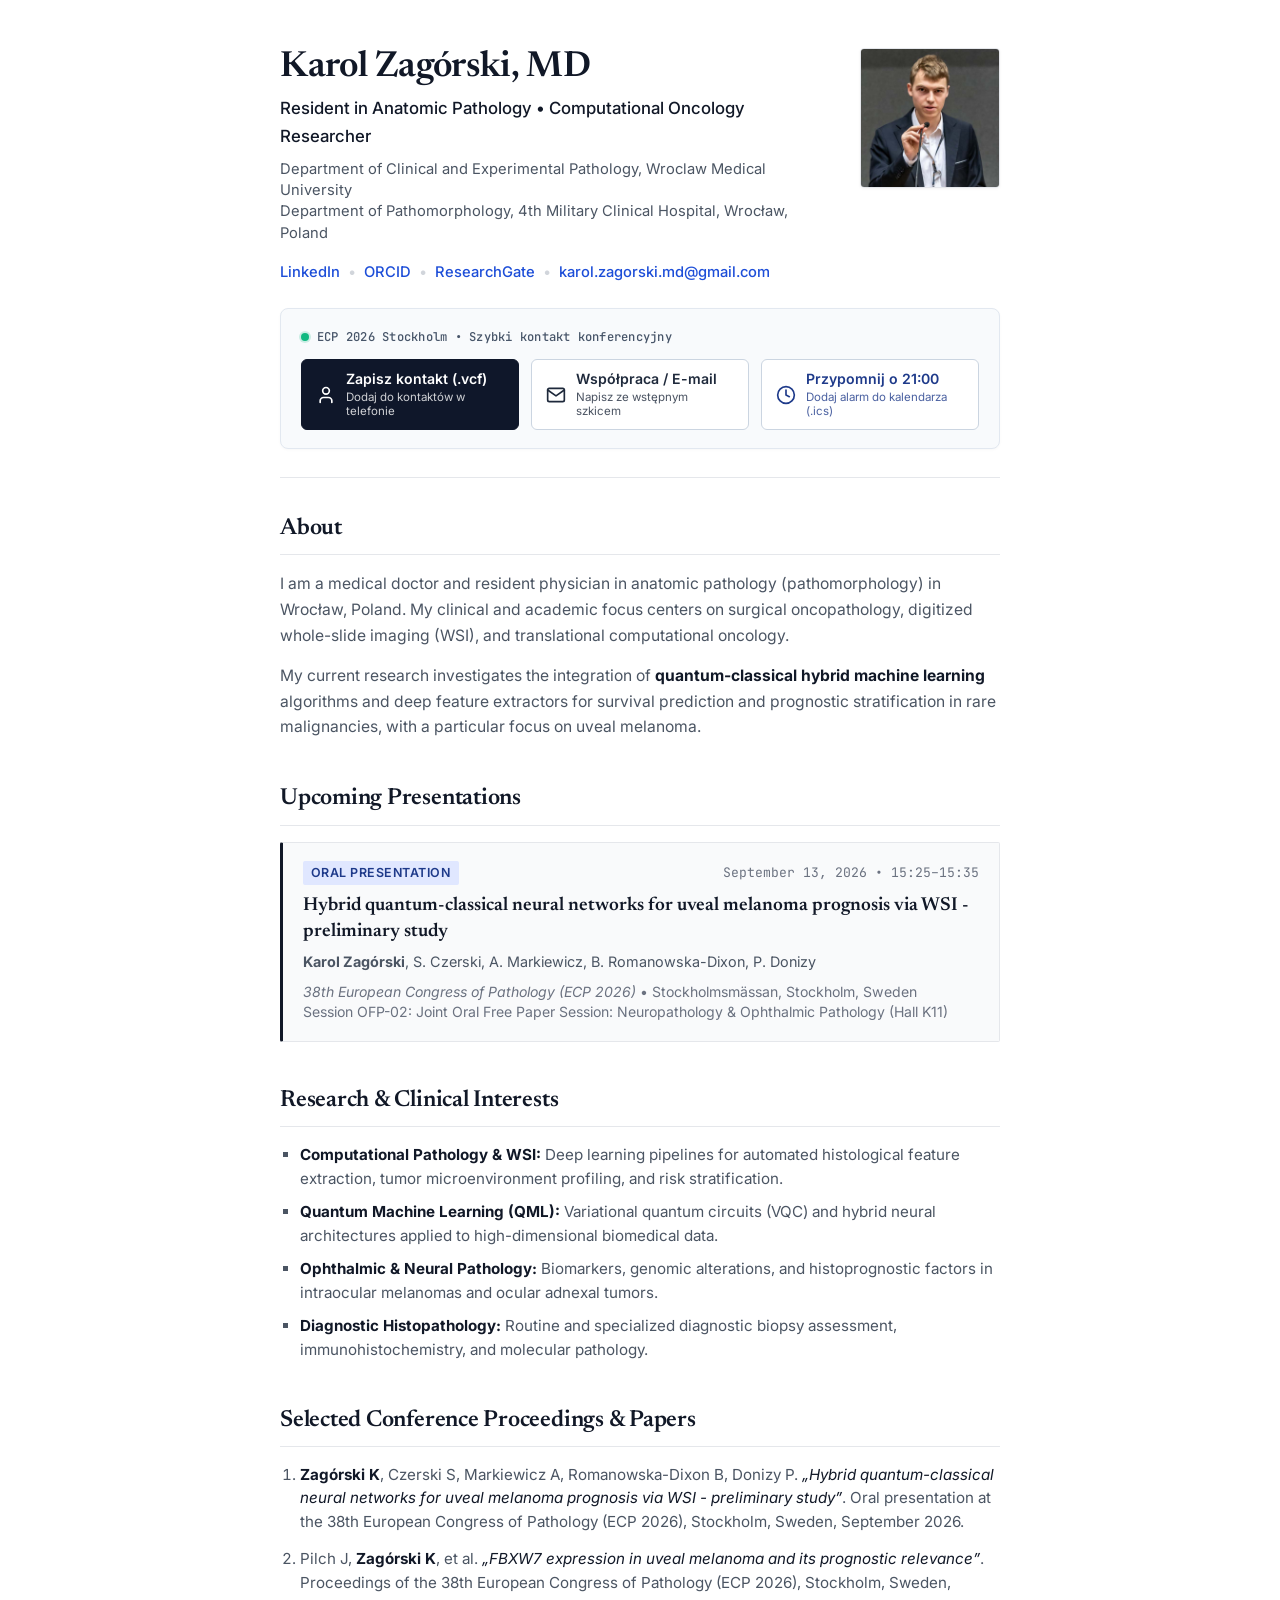
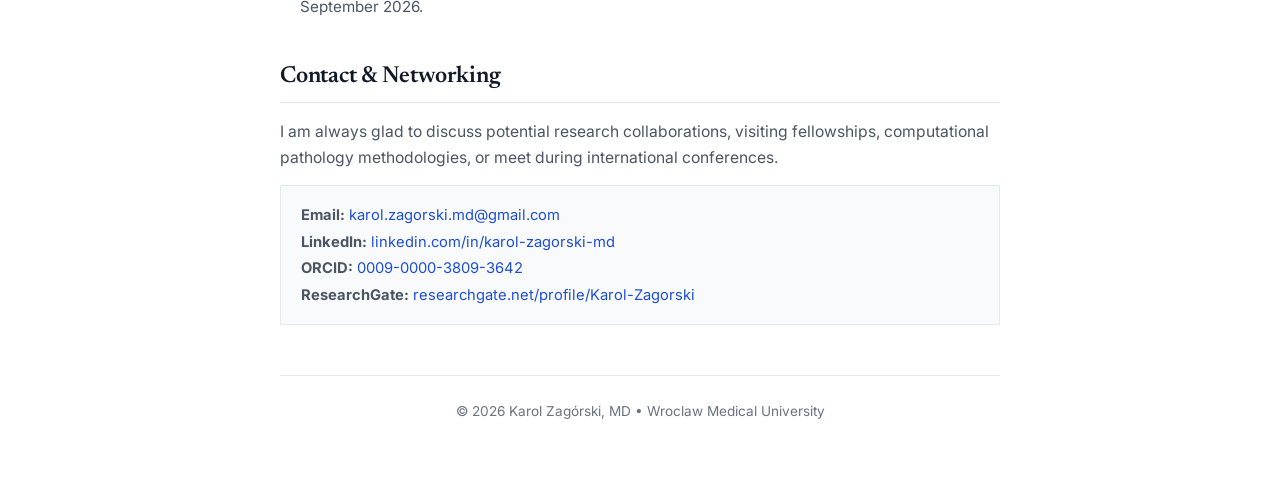
==== index.html @ 34ac6d39 "Initial commit: Karol Zagórski, MD academic homepage & conference quick connect" ====
<!DOCTYPE html>
<html lang="en">
<head>
  <meta charset="UTF-8">
  <meta name="viewport" content="width=device-width, initial-scale=1.0">
  <title>Karol Zagórski, MD — Pathology &amp; Computational Medicine</title>
  <meta name="description" content="Personal academic homepage of Karol Zagórski, MD. Resident in anatomic pathology, computational pathology researcher.">
  
  <meta property="og:title" content="Karol Zagórski, MD — Pathology &amp; Computational Medicine">
  <meta property="og:description" content="Resident in Anatomic Pathology &amp; Computational Oncology Researcher. Speaker at ECP 2026 Stockholm.">
  <meta property="og:image" content="https://karolzagorski.pl/assets/profile.png">
  <meta property="og:type" content="profile">
  <meta property="og:url" content="https://karolzagorski.pl">
  <meta name="theme-color" content="#ffffff">
  
  <!-- Typography: Newsreader (Classic Academic Serif) & Inter (Clean Sans) -->
  <link rel="preconnect" href="https://fonts.googleapis.com">
  <link rel="preconnect" href="https://fonts.gstatic.com" crossorigin>
  <link href="https://fonts.googleapis.com/css2?family=Inter:wght@400;500;600;700&family=Newsreader:ital,opsz,wght@0,6..72,400;0,6..72,500;0,6..72,600;1,6..72,400;1,6..72,500&family=JetBrains+Mono:wght@400;500&display=swap" rel="stylesheet">
  
  <link rel="stylesheet" href="styles.css">
  <script src="script.js" defer></script>
</head>
<body>

  <main class="page-container">

    <!-- HEADER / PROFILE -->
    <header class="profile-header">
      <div class="profile-intro">
        <h1 class="profile-name">Karol Zagórski, MD</h1>
        <p class="profile-title">
          Resident in Anatomic Pathology &bull; Computational Oncology Researcher
        </p>
        <p class="profile-affil">
          Department of Clinical and Experimental Pathology, Wroclaw Medical University<br>
          Department of Pathomorphology, 4th Military Clinical Hospital, Wrocław, Poland
        </p>

        <nav class="profile-links">
          <a href="https://www.linkedin.com/in/karol-zagorski-md" target="_blank" rel="noopener noreferrer">LinkedIn</a>
          <span class="sep">&bull;</span>
          <a href="https://orcid.org/0009-0000-3809-3642" target="_blank" rel="noopener noreferrer">ORCID</a>
          <span class="sep">&bull;</span>
          <a href="https://www.researchgate.net/profile/Karol-Zagorski" target="_blank" rel="noopener noreferrer">ResearchGate</a>
          <span class="sep">&bull;</span>
          <a href="mailto:karol.zagorski.md@gmail.com">karol.zagorski.md@gmail.com</a>
        </nav>
      </div>

      <div class="profile-photo-wrapper">
        <img src="assets/profile.png" alt="Karol Zagórski, MD" class="profile-photo" width="140" height="140">
      </div>
    </header>

    <!-- QUICK NETWORKING CARD / DIGITAL BUSINESS CARD -->
    <section class="networking-card" aria-label="Conference Quick Actions">
      <div class="networking-badge-row">
        <span class="live-dot"></span>
        <span class="networking-tag">ECP 2026 Stockholm &bull; Szybki kontakt konferencyjny</span>
      </div>
      <div class="quick-actions-bar">
        <button id="btn-save-vcf" class="btn-action btn-primary" type="button" aria-label="Zapisz wizytówkę vCard w kontaktach telefonu">
          <svg class="btn-icon" viewBox="0 0 24 24" fill="none" stroke="currentColor" stroke-width="2" stroke-linecap="round" stroke-linejoin="round"><path d="M19 21v-2a4 4 0 0 0-4-4H9a4 4 0 0 0-4 4v2"></path><circle cx="12" cy="7" r="4"></circle></svg>
          <span class="btn-labels">
            <span class="btn-label-primary">Zapisz kontakt (.vcf)</span>
            <span class="btn-label-sub">Dodaj do kontaktów w telefonie</span>
          </span>
        </button>

        <a href="mailto:karol.zagorski.md@gmail.com?subject=%5BECP%202026%20Collaboration%5D%20Inquiry%20for%20Karol%20Zag%C3%B3rski%2C%20MD&body=Dear%20Dr.%20Zag%C3%B3rski%2C%0A%0AI%20am%20reaching%20out%20following%20your%20presentation/research%20at%20ECP%202026%20in%20Stockholm%20(hybrid%20quantum%20machine%20learning%20in%20pathology).%0A%0AI%20would%20like%20to%20discuss...%0A%0ABest%20regards%2C" class="btn-action btn-secondary" aria-label="Wyślij e-mail z propozycją współpracy">
          <svg class="btn-icon" viewBox="0 0 24 24" fill="none" stroke="currentColor" stroke-width="2" stroke-linecap="round" stroke-linejoin="round"><path d="M4 4h16c1.1 0 2 .9 2 2v12c0 1.1-.9 2-2 2H4c-1.1 0-2-.9-2-2V6c0-1.1.9-2 2-2z"></path><polyline points="22,6 12,13 2,6"></polyline></svg>
          <span class="btn-labels">
            <span class="btn-label-primary">Współpraca / E-mail</span>
            <span class="btn-label-sub">Napisz ze wstępnym szkicem</span>
          </span>
        </a>

        <button id="btn-reminder-ics" class="btn-action btn-tertiary" type="button" aria-label="Dodaj przypomnienie o kontakcie na 21:00 do kalendarza">
          <svg class="btn-icon" viewBox="0 0 24 24" fill="none" stroke="currentColor" stroke-width="2" stroke-linecap="round" stroke-linejoin="round"><circle cx="12" cy="12" r="10"></circle><polyline points="12 6 12 12 16 14"></polyline></svg>
          <span class="btn-labels">
            <span class="btn-label-primary">Przypomnij o 21:00</span>
            <span class="btn-label-sub">Dodaj alarm do kalendarza (.ics)</span>
          </span>
        </button>
      </div>
      <div id="toast-message" class="toast-message" aria-live="polite"></div>
    </section>

    <hr class="divider">

    <!-- ABOUT SECTION -->
    <section class="section">
      <h2 class="section-heading">About</h2>
      <p class="text-p">
        I am a medical doctor and resident physician in anatomic pathology (pathomorphology) in Wrocław, Poland. My clinical and academic focus centers on surgical oncopathology, digitized whole-slide imaging (WSI), and translational computational oncology.
      </p>
      <p class="text-p">
        My current research investigates the integration of <strong>quantum-classical hybrid machine learning</strong> algorithms and deep feature extractors for survival prediction and prognostic stratification in rare malignancies, with a particular focus on uveal melanoma.
      </p>
    </section>

    <!-- UPCOMING TALK -->
    <section class="section">
      <h2 class="section-heading">Upcoming Presentations</h2>

      <div class="item-block featured-box">
        <div class="item-header">
          <span class="item-badge">Oral Presentation</span>
          <span class="item-date">September 13, 2026 &bull; 15:25–15:35</span>
        </div>
        <h3 class="item-title">
          Hybrid quantum-classical neural networks for uveal melanoma prognosis via WSI - preliminary study
        </h3>
        <p class="item-authors">
          <strong>Karol Zagórski</strong>, S. Czerski, A. Markiewicz, B. Romanowska-Dixon, P. Donizy
        </p>
        <p class="item-venue">
          <em>38th European Congress of Pathology (ECP 2026)</em> &bull; Stockholmsmässan, Stockholm, Sweden<br>
          Session OFP-02: Joint Oral Free Paper Session: Neuropathology &amp; Ophthalmic Pathology (Hall K11)
        </p>
      </div>
    </section>

    <!-- RESEARCH FOCUS -->
    <section class="section">
      <h2 class="section-heading">Research &amp; Clinical Interests</h2>
      <ul class="clean-list">
        <li>
          <strong>Computational Pathology &amp; WSI:</strong> Deep learning pipelines for automated histological feature extraction, tumor microenvironment profiling, and risk stratification.
        </li>
        <li>
          <strong>Quantum Machine Learning (QML):</strong> Variational quantum circuits (VQC) and hybrid neural architectures applied to high-dimensional biomedical data.
        </li>
        <li>
          <strong>Ophthalmic &amp; Neural Pathology:</strong> Biomarkers, genomic alterations, and histoprognostic factors in intraocular melanomas and ocular adnexal tumors.
        </li>
        <li>
          <strong>Diagnostic Histopathology:</strong> Routine and specialized diagnostic biopsy assessment, immunohistochemistry, and molecular pathology.
        </li>
      </ul>
    </section>

    <!-- SELECTED PUBLICATIONS -->
    <section class="section">
      <h2 class="section-heading">Selected Conference Proceedings &amp; Papers</h2>

      <ol class="pub-numbered-list">
        <li class="pub-item">
          <span class="pub-text">
            <strong>Zagórski K</strong>, Czerski S, Markiewicz A, Romanowska-Dixon B, Donizy P.
            <em>„Hybrid quantum-classical neural networks for uveal melanoma prognosis via WSI - preliminary study”</em>.
            Oral presentation at the 38th European Congress of Pathology (ECP 2026), Stockholm, Sweden, September 2026.
          </span>
        </li>
        <li class="pub-item">
          <span class="pub-text">
            Pilch J, <strong>Zagórski K</strong>, et al.
            <em>„FBXW7 expression in uveal melanoma and its prognostic relevance”</em>.
            Proceedings of the 38th European Congress of Pathology (ECP 2026), Stockholm, Sweden, September 2026.
          </span>
        </li>
      </ol>
    </section>

    <!-- CONTACT -->
    <section class="section">
      <h2 class="section-heading">Contact &amp; Networking</h2>
      <p class="text-p">
        I am always glad to discuss potential research collaborations, visiting fellowships, computational pathology methodologies, or meet during international conferences.
      </p>

      <div class="contact-details">
        <p><strong>Email:</strong> <a href="mailto:karol.zagorski.md@gmail.com">karol.zagorski.md@gmail.com</a></p>
        <p><strong>LinkedIn:</strong> <a href="https://www.linkedin.com/in/karol-zagorski-md" target="_blank" rel="noopener noreferrer">linkedin.com/in/karol-zagorski-md</a></p>
        <p><strong>ORCID:</strong> <a href="https://orcid.org/0009-0000-3809-3642" target="_blank" rel="noopener noreferrer">0009-0000-3809-3642</a></p>
        <p><strong>ResearchGate:</strong> <a href="https://www.researchgate.net/profile/Karol-Zagorski" target="_blank" rel="noopener noreferrer">researchgate.net/profile/Karol-Zagorski</a></p>
      </div>
    </section>

    <!-- FOOTER -->
    <footer class="page-footer">
      <p>&copy; 2026 Karol Zagórski, MD &bull; Wroclaw Medical University</p>
    </footer>

  </main>

</body>
</html>
---- styles.css ----
/* ==========================================================================
   KAROL ZAGÓRSKI, MD — CLASSICAL ACADEMIC DESIGN SYSTEM
   Inspiration: Classic European/US Academic Homepages (Oxford, MIT, Princeton)
   ========================================================================== */

:root {
  --bg: #ffffff;
  --bg-subtle: #f9fafb;
  --text-main: #111827;
  --text-muted: #4b5563;
  --text-faint: #6b7280;
  
  --border-color: #e5e7eb;
  --border-dark: #d1d5db;
  
  --accent-link: #1d4ed8;
  --accent-link-hover: #0f2b82;

  --font-serif: 'Newsreader', Charter, 'Bitstream Charter', 'Sitka Text', Cambria, Georgia, serif;
  --font-sans: 'Inter', -apple-system, BlinkMacSystemFont, 'Segoe UI', Roboto, sans-serif;
  --font-mono: 'JetBrains Mono', ui-monospace, Menlo, Consolas, monospace;
}

/* Reset & Basics */
*, *::before, *::after {
  box-sizing: border-box;
  margin: 0;
  padding: 0;
}

html {
  font-size: 16px;
  background-color: var(--bg);
  color: var(--text-main);
  font-family: var(--font-sans);
  -webkit-font-smoothing: antialiased;
  line-height: 1.65;
}

body {
  min-height: 100vh;
  padding: 48px 20px 80px;
}

/* Page Container (Academic 720px golden reading width) */
.page-container {
  max-width: 720px;
  margin: 0 auto;
}

/* Header & Profile */
.profile-header {
  display: flex;
  justify-content: space-between;
  align-items: flex-start;
  gap: 32px;
  margin-bottom: 24px;
}

.profile-intro {
  flex: 1;
}

.profile-name {
  font-family: var(--font-serif);
  font-size: 2.25rem;
  font-weight: 600;
  line-height: 1.15;
  color: var(--text-main);
  letter-spacing: -0.01em;
  margin-bottom: 6px;
}

.profile-title {
  font-size: 1.05rem;
  font-weight: 500;
  color: var(--text-main);
  margin-bottom: 8px;
}

.profile-affil {
  font-size: 0.92rem;
  color: var(--text-muted);
  line-height: 1.45;
  margin-bottom: 16px;
}

.profile-links {
  display: flex;
  flex-wrap: wrap;
  align-items: center;
  gap: 8px;
  font-size: 0.92rem;
}

.profile-links a {
  color: var(--accent-link);
  text-decoration: none;
  font-weight: 500;
}

.profile-links a:hover {
  text-decoration: underline;
  color: var(--accent-link-hover);
}

.sep {
  color: var(--border-dark);
  user-select: none;
}

/* Profile Photo */
.profile-photo-wrapper {
  flex-shrink: 0;
}

.profile-photo {
  width: 140px;
  height: 140px;
  object-fit: cover;
  object-position: top center;
  border-radius: 4px;
  border: 1px solid var(--border-color);
  box-shadow: 0 1px 3px rgba(0, 0, 0, 0.05);
}

/* Divider */
.divider {
  border: 0;
  height: 1px;
  background: var(--border-color);
  margin: 28px 0 32px;
}

/* Sections */
.section {
  margin-bottom: 40px;
}

.section-heading {
  font-family: var(--font-serif);
  font-size: 1.45rem;
  font-weight: 600;
  color: var(--text-main);
  border-bottom: 1px solid var(--border-color);
  padding-bottom: 6px;
  margin-bottom: 16px;
  letter-spacing: -0.01em;
}

.text-p {
  font-size: 0.98rem;
  color: var(--text-muted);
  margin-bottom: 14px;
  line-height: 1.65;
}

.text-p strong {
  color: var(--text-main);
}

/* Featured / Upcoming Box */
.featured-box {
  background: var(--bg-subtle);
  border: 1px solid var(--border-color);
  border-left: 3px solid var(--text-main);
  padding: 18px 20px;
  border-radius: 2px;
}

.item-header {
  display: flex;
  justify-content: space-between;
  align-items: center;
  margin-bottom: 8px;
}

.item-badge {
  font-size: 0.78rem;
  font-weight: 600;
  text-transform: uppercase;
  letter-spacing: 0.04em;
  background: #e0e7ff;
  color: #1e3a8a;
  padding: 2px 8px;
  border-radius: 2px;
}

.item-date {
  font-family: var(--font-mono);
  font-size: 0.82rem;
  color: var(--text-faint);
}

.item-title {
  font-family: var(--font-serif);
  font-size: 1.18rem;
  font-weight: 600;
  line-height: 1.35;
  color: var(--text-main);
  margin-bottom: 6px;
}

.item-authors {
  font-size: 0.9rem;
  color: var(--text-muted);
  margin-bottom: 8px;
}

.item-venue {
  font-size: 0.88rem;
  color: var(--text-faint);
  line-height: 1.45;
}

/* Lists */
.clean-list {
  list-style: square;
  padding-left: 20px;
}

.clean-list li {
  font-size: 0.95rem;
  color: var(--text-muted);
  margin-bottom: 10px;
  line-height: 1.55;
}

.clean-list strong {
  color: var(--text-main);
}

.pub-numbered-list {
  padding-left: 20px;
}

.pub-item {
  font-size: 0.95rem;
  color: var(--text-muted);
  margin-bottom: 14px;
  line-height: 1.55;
}

.pub-item strong {
  color: var(--text-main);
}

.pub-item em {
  color: var(--text-main);
}

/* Contact Details */
.contact-details {
  background: var(--bg-subtle);
  border: 1px solid var(--border-color);
  padding: 16px 20px;
  border-radius: 2px;
  font-size: 0.92rem;
  line-height: 1.8;
  color: var(--text-muted);
}

.contact-details a {
  color: var(--accent-link);
  text-decoration: none;
}

.contact-details a:hover {
  text-decoration: underline;
}

/* Footer */
.page-footer {
  border-top: 1px solid var(--border-color);
  padding-top: 24px;
  margin-top: 50px;
  font-size: 0.85rem;
  color: var(--text-faint);
  text-align: center;
}

/* Quick Networking Card / Digital Business Card */
.networking-card {
  background: #f8fafc;
  border: 1px solid #e2e8f0;
  border-radius: 8px;
  padding: 18px 20px;
  margin: 20px 0 8px;
  box-shadow: 0 1px 3px rgba(0, 0, 0, 0.03);
}

.networking-badge-row {
  display: flex;
  align-items: center;
  gap: 8px;
  margin-bottom: 12px;
}

.live-dot {
  width: 8px;
  height: 8px;
  border-radius: 50%;
  background: #10b981;
  box-shadow: 0 0 0 2px rgba(16, 185, 129, 0.2);
  display: inline-block;
  animation: pulse-dot 2s infinite ease-in-out;
}

@keyframes pulse-dot {
  0%, 100% { transform: scale(1); opacity: 1; }
  50% { transform: scale(1.25); opacity: 0.75; }
}

.networking-tag {
  font-family: var(--font-mono);
  font-size: 0.76rem;
  font-weight: 500;
  color: #475569;
  letter-spacing: 0.02em;
}

.quick-actions-bar {
  display: grid;
  grid-template-columns: repeat(3, 1fr);
  gap: 12px;
}

.btn-action {
  display: flex;
  align-items: center;
  gap: 10px;
  padding: 10px 14px;
  border-radius: 6px;
  text-decoration: none;
  border: 1px solid transparent;
  cursor: pointer;
  font-family: var(--font-sans);
  transition: all 0.15s ease-in-out;
  text-align: left;
  user-select: none;
  min-height: 52px;
}

.btn-action:active {
  transform: scale(0.98);
}

.btn-icon {
  width: 20px;
  height: 20px;
  flex-shrink: 0;
}

.btn-labels {
  display: flex;
  flex-direction: column;
  line-height: 1.25;
}

.btn-label-primary {
  font-size: 0.88rem;
  font-weight: 600;
}

.btn-label-sub {
  font-size: 0.72rem;
  opacity: 0.8;
  margin-top: 2px;
}

/* Button Variants */
.btn-primary {
  background: #0f172a;
  color: #ffffff;
  border-color: #0f172a;
}
.btn-primary:hover {
  background: #1e293b;
  border-color: #1e293b;
  color: #ffffff;
  box-shadow: 0 2px 6px rgba(15, 23, 42, 0.15);
}

.btn-secondary {
  background: #ffffff;
  color: #1e293b;
  border-color: #cbd5e1;
}
.btn-secondary:hover {
  background: #f1f5f9;
  border-color: #94a3b8;
  color: #0f172a;
  box-shadow: 0 2px 4px rgba(0, 0, 0, 0.05);
}

.btn-tertiary {
  background: #ffffff;
  color: #1e3a8a;
  border-color: #cbd5e1;
}
.btn-tertiary:hover {
  background: #eff6ff;
  border-color: #93c5fd;
  color: #1e3a8a;
  box-shadow: 0 2px 4px rgba(30, 58, 138, 0.08);
}

/* Toast Message */
.toast-message {
  margin-top: 10px;
  font-size: 0.82rem;
  color: #047857;
  font-weight: 500;
  display: none;
  padding: 8px 12px;
  background: #ecfdf5;
  border: 1px solid #a7f3d0;
  border-radius: 4px;
  animation: fadeIn 0.2s ease-in-out;
}
.toast-message.show {
  display: block;
}

@keyframes fadeIn {
  from { opacity: 0; transform: translateY(-4px); }
  to { opacity: 1; transform: translateY(0); }
}

/* Responsive */
@media (max-width: 640px) {
  body {
    padding: 24px 16px 60px;
  }

  .profile-header {
    flex-direction: column-reverse;
    align-items: flex-start;
    gap: 16px;
    margin-bottom: 16px;
  }

  .profile-photo {
    width: 120px;
    height: 120px;
  }

  .profile-name {
    font-size: 1.85rem;
    line-height: 1.15;
  }

  .profile-title {
    font-size: 0.98rem;
  }

  .profile-affil {
    font-size: 0.88rem;
  }

  .profile-links {
    font-size: 0.88rem;
    gap: 6px;
    word-break: break-word;
  }

  .quick-actions-bar {
    grid-template-columns: 1fr;
    gap: 10px;
  }

  .btn-action {
    min-height: 48px;
    padding: 12px 14px;
  }

  .btn-label-primary {
    font-size: 0.92rem;
  }

  .btn-label-sub {
    font-size: 0.75rem;
  }

  .item-header {
    flex-direction: column;
    align-items: flex-start;
    gap: 4px;
  }
}
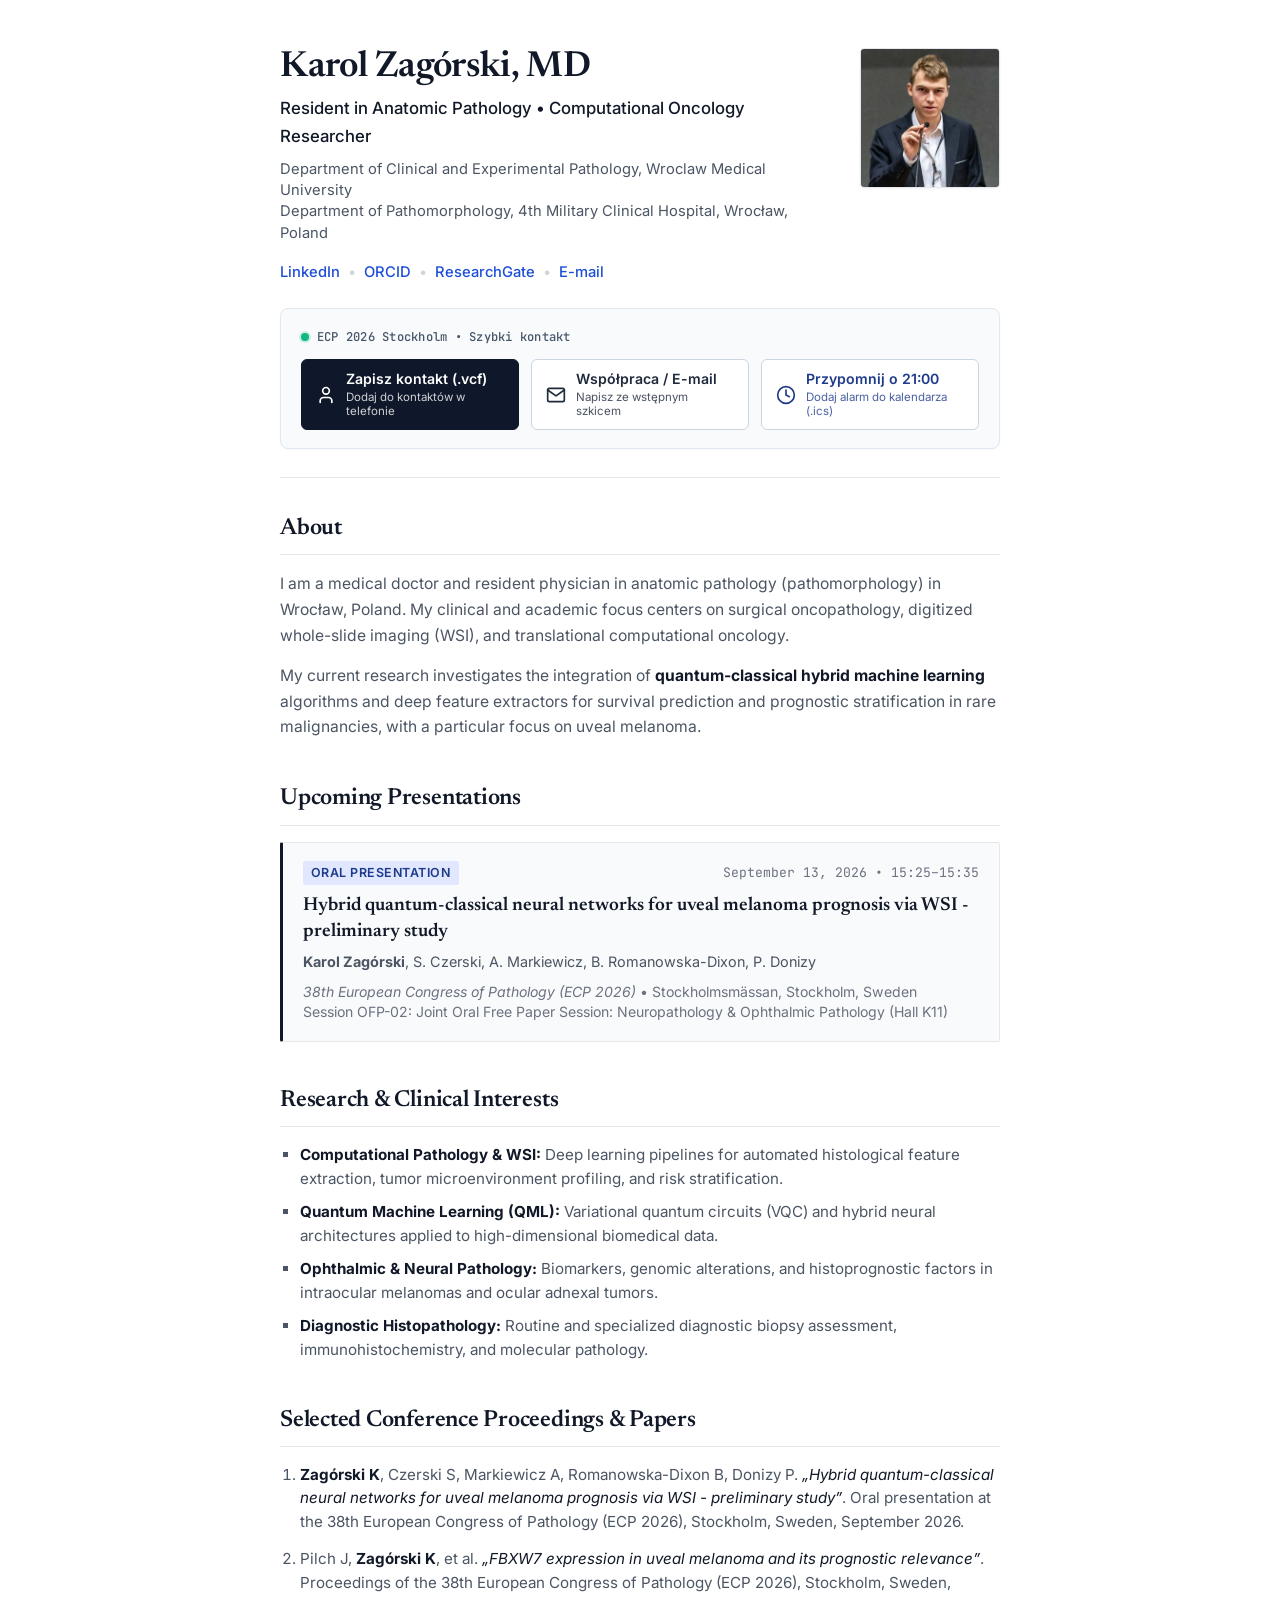
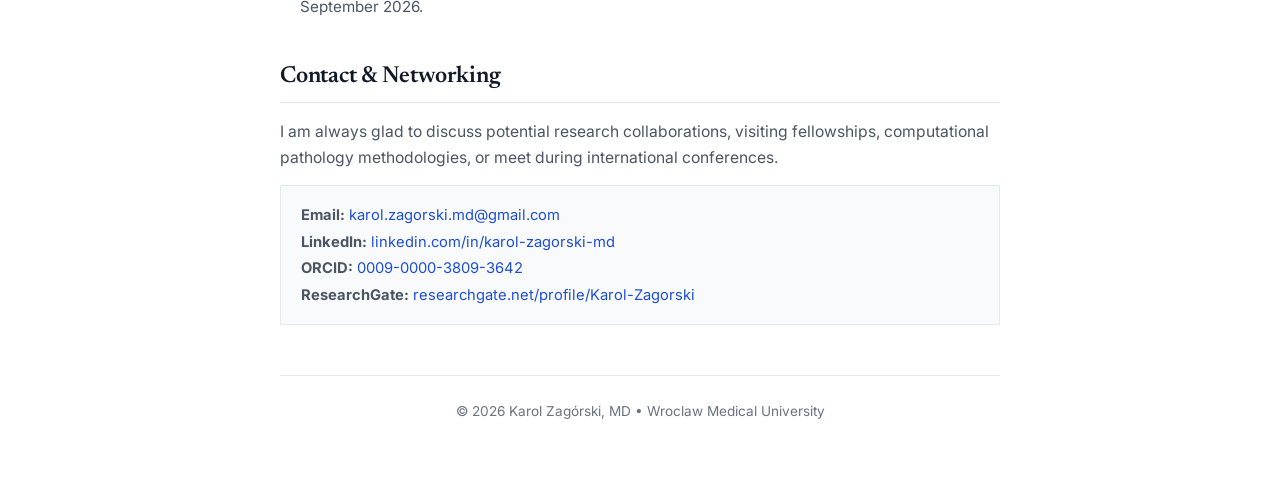
==== commit e54663b2: "Refine mobile networking bar and typography" ====
--- a/index.html
+++ b/index.html
@@ -44,7 +44,7 @@
           <span class="sep">&bull;</span>
           <a href="https://www.researchgate.net/profile/Karol-Zagorski" target="_blank" rel="noopener noreferrer">ResearchGate</a>
           <span class="sep">&bull;</span>
-          <a href="mailto:karol.zagorski.md@gmail.com">karol.zagorski.md@gmail.com</a>
+          <a href="mailto:karol.zagorski.md@gmail.com" title="karol.zagorski.md@gmail.com">E-mail</a>
         </nav>
       </div>
 
@@ -57,7 +57,7 @@
     <section class="networking-card" aria-label="Conference Quick Actions">
       <div class="networking-badge-row">
         <span class="live-dot"></span>
-        <span class="networking-tag">ECP 2026 Stockholm &bull; Szybki kontakt konferencyjny</span>
+        <span class="networking-tag">ECP 2026 Stockholm &bull; Szybki kontakt</span>
       </div>
       <div class="quick-actions-bar">
         <button id="btn-save-vcf" class="btn-action btn-primary" type="button" aria-label="Zapisz wizytówkę vCard w kontaktach telefonu">
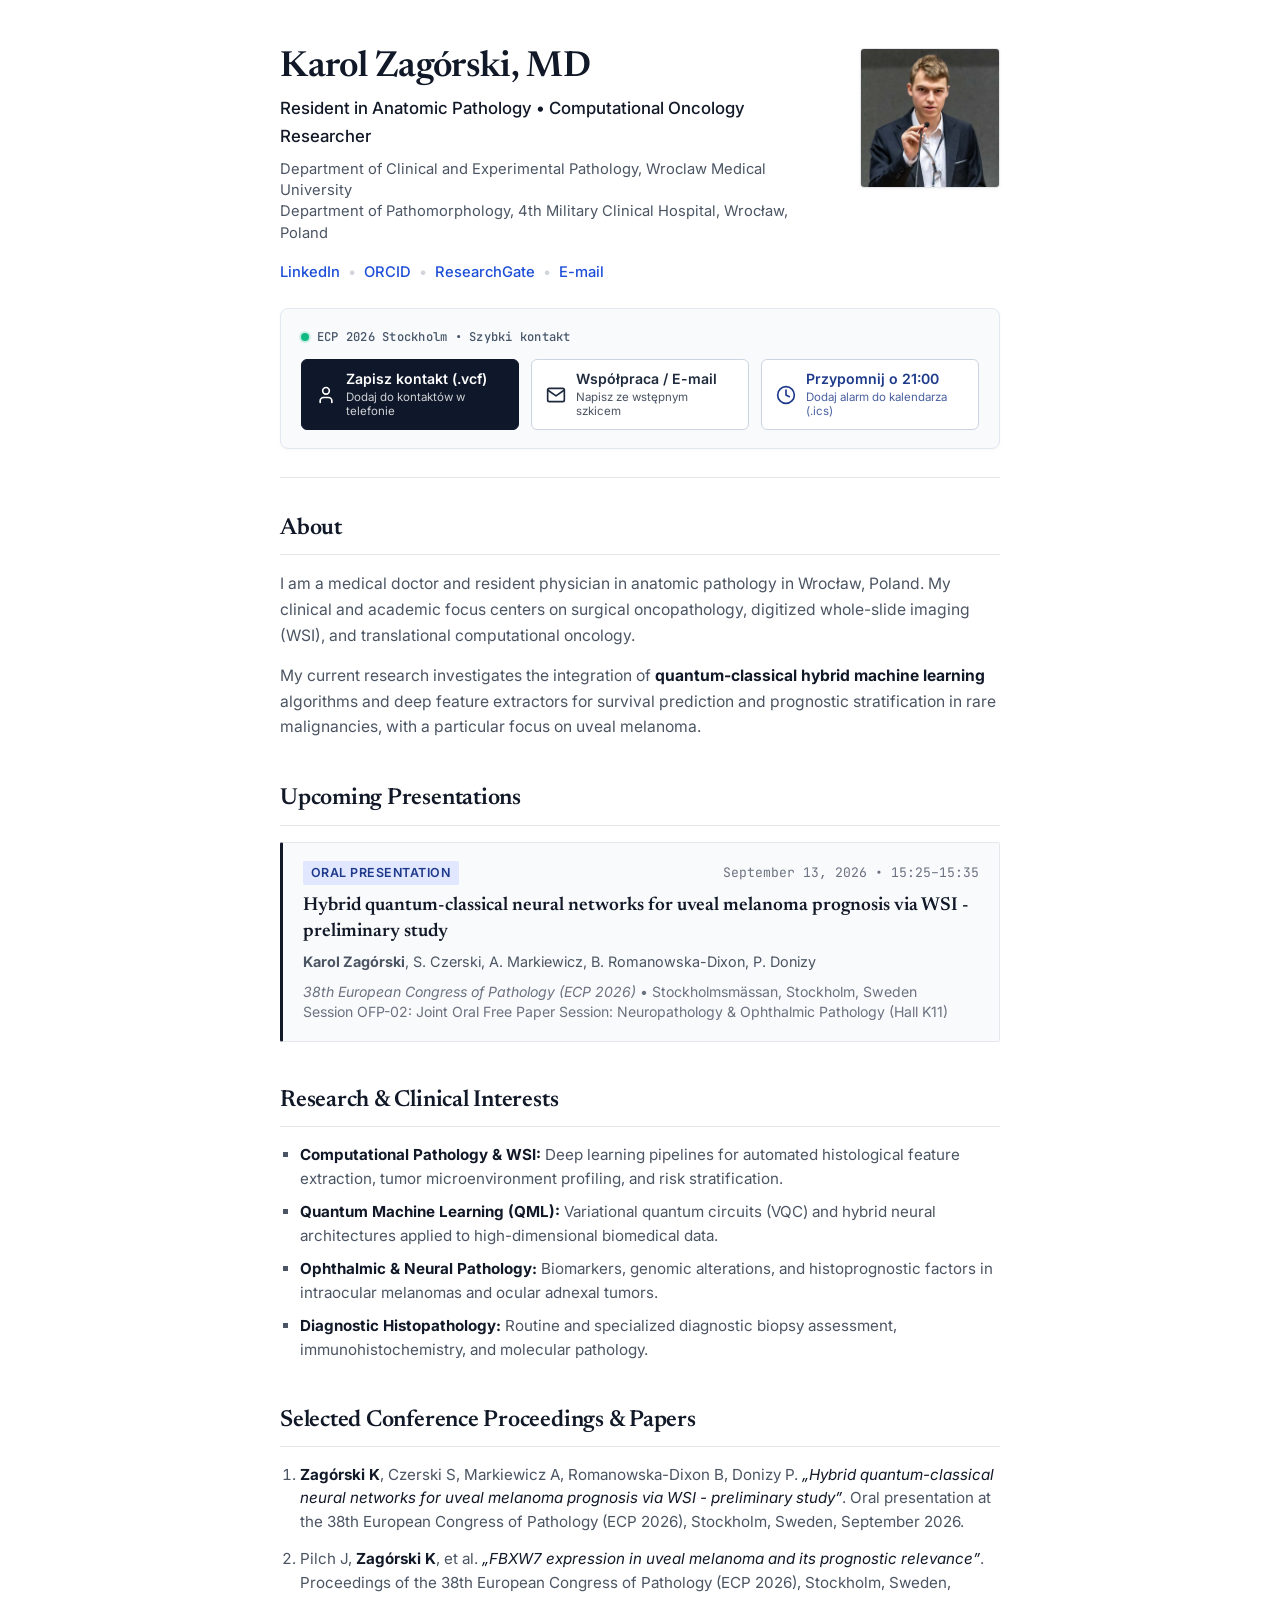
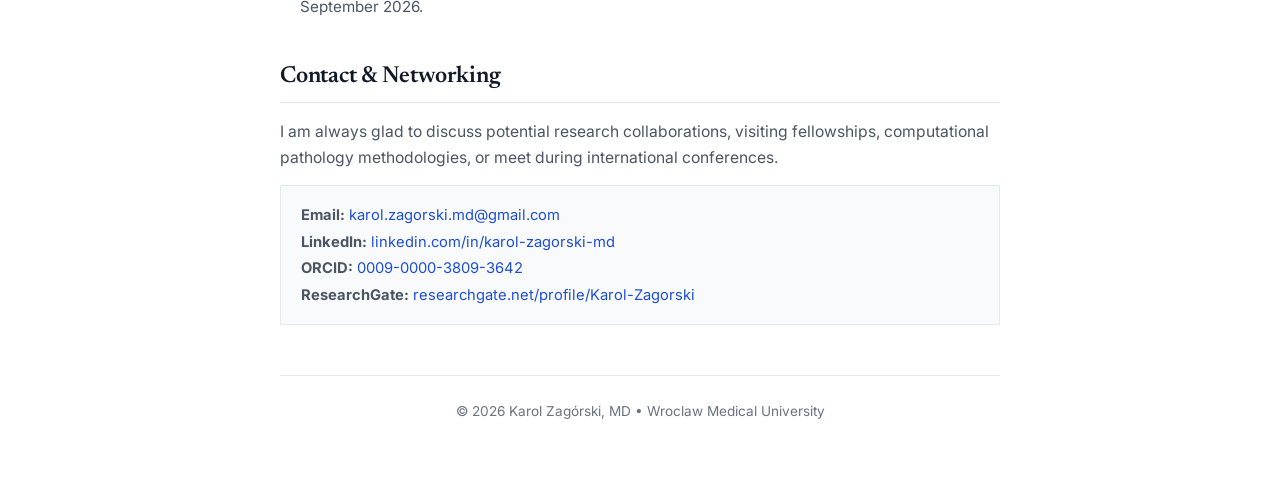
==== commit c4fc3687: "Update About text: resident physician in anatomic pathology in Wroclaw" ====
--- a/index.html
+++ b/index.html
@@ -93,7 +93,7 @@
     <section class="section">
       <h2 class="section-heading">About</h2>
       <p class="text-p">
-        I am a medical doctor and resident physician in anatomic pathology (pathomorphology) in Wrocław, Poland. My clinical and academic focus centers on surgical oncopathology, digitized whole-slide imaging (WSI), and translational computational oncology.
+        I am a medical doctor and resident physician in anatomic pathology in Wrocław, Poland. My clinical and academic focus centers on surgical oncopathology, digitized whole-slide imaging (WSI), and translational computational oncology.
       </p>
       <p class="text-p">
         My current research investigates the integration of <strong>quantum-classical hybrid machine learning</strong> algorithms and deep feature extractors for survival prediction and prognostic stratification in rare malignancies, with a particular focus on uveal melanoma.
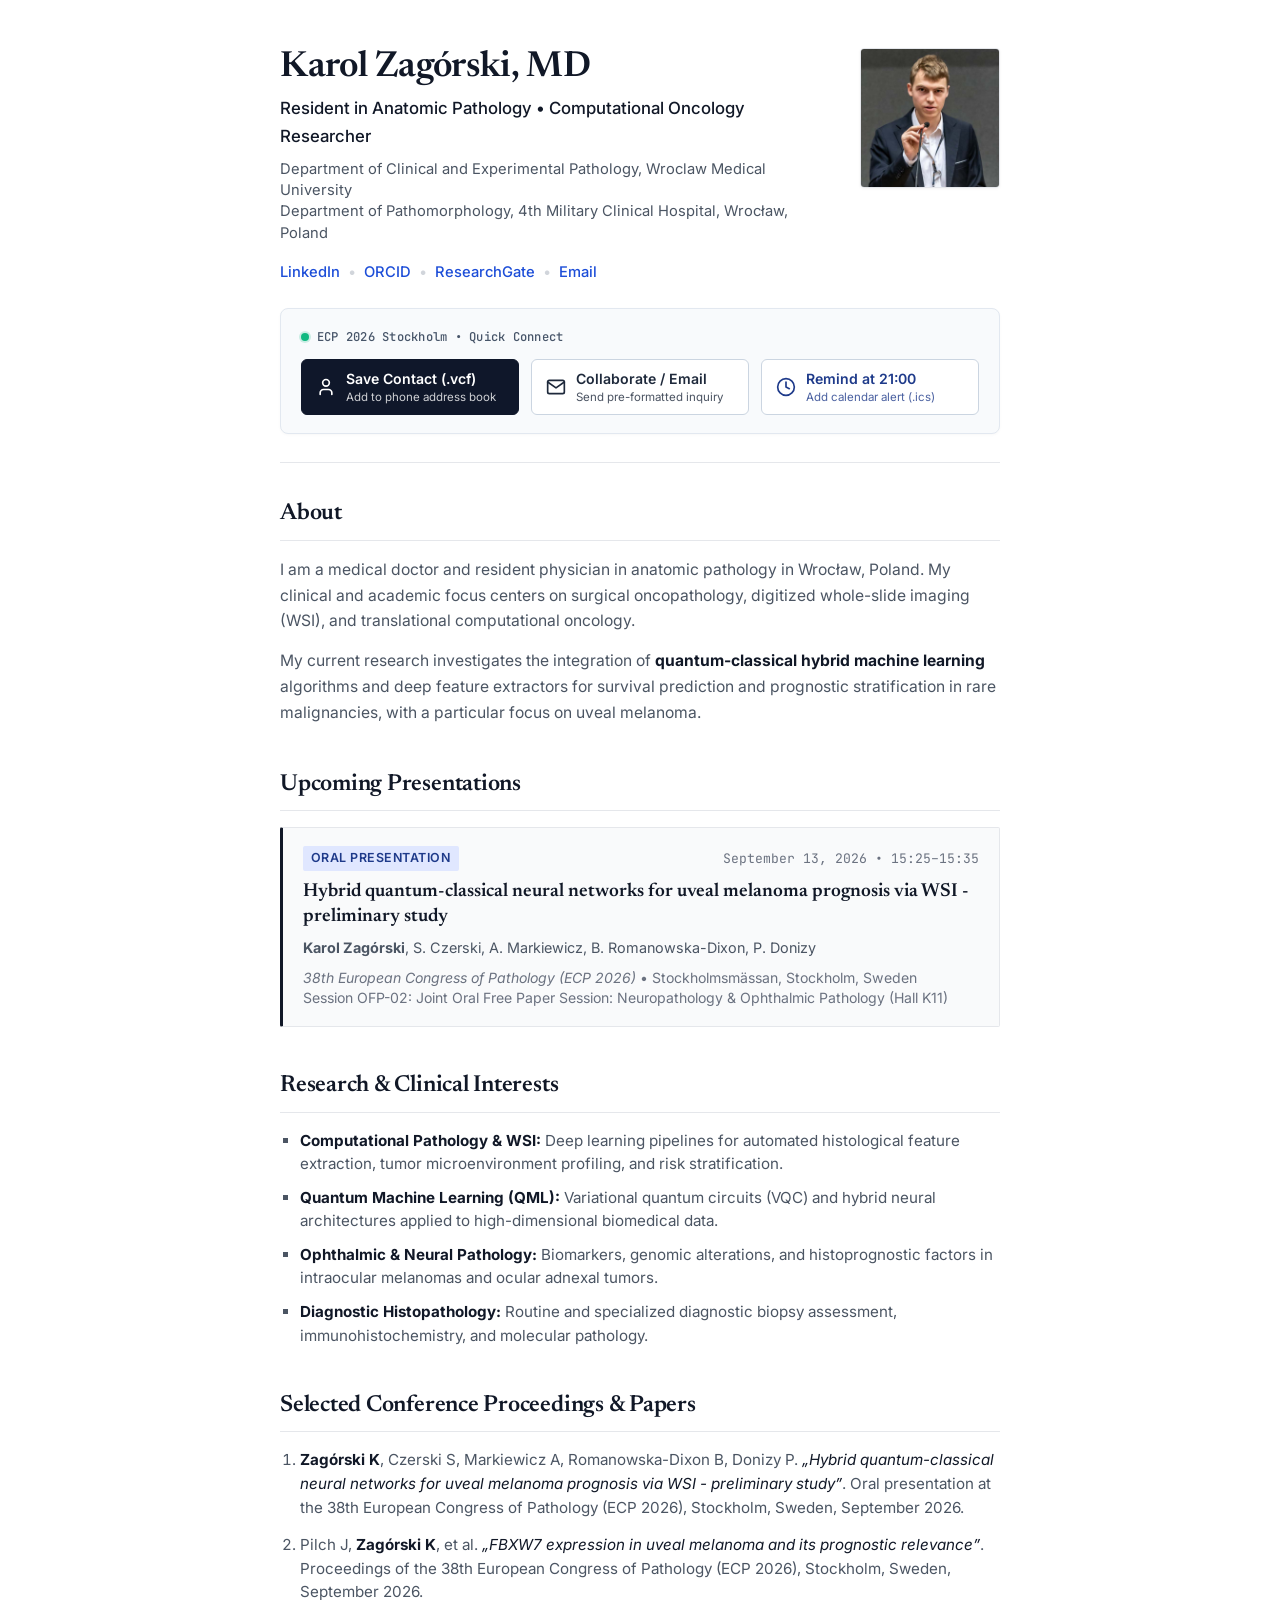
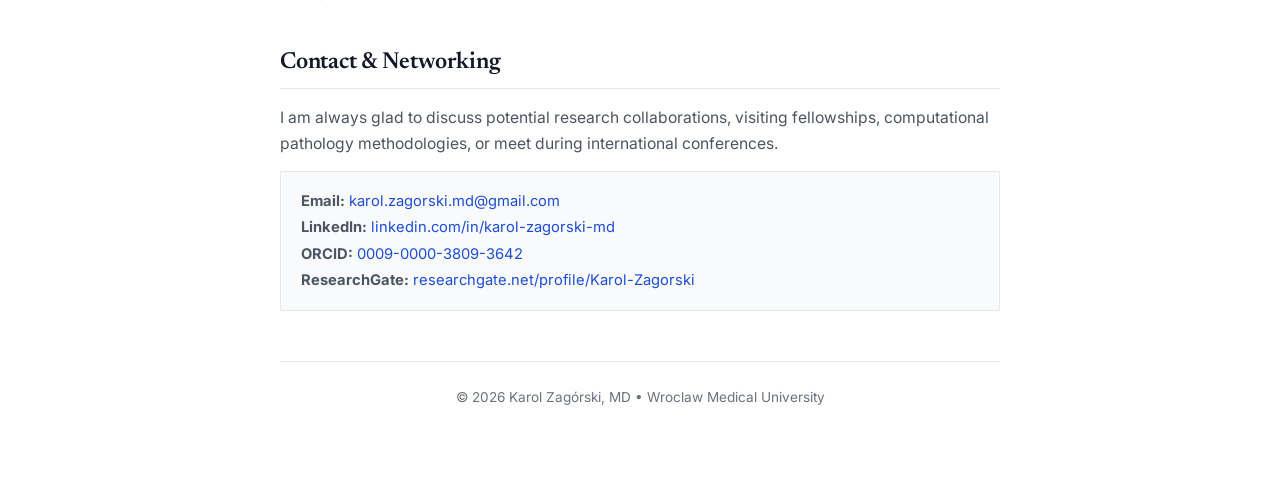
==== commit 241ecf77: "Translate networking card and calendar reminders into English" ====
--- a/index.html
+++ b/index.html
@@ -44,7 +44,7 @@
           <span class="sep">&bull;</span>
           <a href="https://www.researchgate.net/profile/Karol-Zagorski" target="_blank" rel="noopener noreferrer">ResearchGate</a>
           <span class="sep">&bull;</span>
-          <a href="mailto:karol.zagorski.md@gmail.com" title="karol.zagorski.md@gmail.com">E-mail</a>
+          <a href="mailto:karol.zagorski.md@gmail.com" title="karol.zagorski.md@gmail.com">Email</a>
         </nav>
       </div>
 
@@ -57,30 +57,30 @@
     <section class="networking-card" aria-label="Conference Quick Actions">
       <div class="networking-badge-row">
         <span class="live-dot"></span>
-        <span class="networking-tag">ECP 2026 Stockholm &bull; Szybki kontakt</span>
+        <span class="networking-tag">ECP 2026 Stockholm &bull; Quick Connect</span>
       </div>
       <div class="quick-actions-bar">
-        <button id="btn-save-vcf" class="btn-action btn-primary" type="button" aria-label="Zapisz wizytówkę vCard w kontaktach telefonu">
+        <button id="btn-save-vcf" class="btn-action btn-primary" type="button" aria-label="Save vCard to phone contacts">
           <svg class="btn-icon" viewBox="0 0 24 24" fill="none" stroke="currentColor" stroke-width="2" stroke-linecap="round" stroke-linejoin="round"><path d="M19 21v-2a4 4 0 0 0-4-4H9a4 4 0 0 0-4 4v2"></path><circle cx="12" cy="7" r="4"></circle></svg>
           <span class="btn-labels">
-            <span class="btn-label-primary">Zapisz kontakt (.vcf)</span>
-            <span class="btn-label-sub">Dodaj do kontaktów w telefonie</span>
+            <span class="btn-label-primary">Save Contact (.vcf)</span>
+            <span class="btn-label-sub">Add to phone address book</span>
           </span>
         </button>
 
-        <a href="mailto:karol.zagorski.md@gmail.com?subject=%5BECP%202026%20Collaboration%5D%20Inquiry%20for%20Karol%20Zag%C3%B3rski%2C%20MD&body=Dear%20Dr.%20Zag%C3%B3rski%2C%0A%0AI%20am%20reaching%20out%20following%20your%20presentation/research%20at%20ECP%202026%20in%20Stockholm%20(hybrid%20quantum%20machine%20learning%20in%20pathology).%0A%0AI%20would%20like%20to%20discuss...%0A%0ABest%20regards%2C" class="btn-action btn-secondary" aria-label="Wyślij e-mail z propozycją współpracy">
+        <a href="mailto:karol.zagorski.md@gmail.com?subject=%5BECP%202026%20Collaboration%5D%20Inquiry%20for%20Karol%20Zag%C3%B3rski%2C%20MD&body=Dear%20Dr.%20Zag%C3%B3rski%2C%0A%0AI%20am%20reaching%20out%20following%20your%20presentation/research%20at%20ECP%202026%20in%20Stockholm%20(hybrid%20quantum%20machine%20learning%20in%20pathology).%0A%0AI%20would%20like%20to%20discuss...%0A%0ABest%20regards%2C" class="btn-action btn-secondary" aria-label="Send collaboration email inquiry">
           <svg class="btn-icon" viewBox="0 0 24 24" fill="none" stroke="currentColor" stroke-width="2" stroke-linecap="round" stroke-linejoin="round"><path d="M4 4h16c1.1 0 2 .9 2 2v12c0 1.1-.9 2-2 2H4c-1.1 0-2-.9-2-2V6c0-1.1.9-2 2-2z"></path><polyline points="22,6 12,13 2,6"></polyline></svg>
           <span class="btn-labels">
-            <span class="btn-label-primary">Współpraca / E-mail</span>
-            <span class="btn-label-sub">Napisz ze wstępnym szkicem</span>
+            <span class="btn-label-primary">Collaborate / Email</span>
+            <span class="btn-label-sub">Send pre-formatted inquiry</span>
           </span>
         </a>
 
-        <button id="btn-reminder-ics" class="btn-action btn-tertiary" type="button" aria-label="Dodaj przypomnienie o kontakcie na 21:00 do kalendarza">
+        <button id="btn-reminder-ics" class="btn-action btn-tertiary" type="button" aria-label="Add 21:00 follow-up reminder to calendar">
           <svg class="btn-icon" viewBox="0 0 24 24" fill="none" stroke="currentColor" stroke-width="2" stroke-linecap="round" stroke-linejoin="round"><circle cx="12" cy="12" r="10"></circle><polyline points="12 6 12 12 16 14"></polyline></svg>
           <span class="btn-labels">
-            <span class="btn-label-primary">Przypomnij o 21:00</span>
-            <span class="btn-label-sub">Dodaj alarm do kalendarza (.ics)</span>
+            <span class="btn-label-primary">Remind at 21:00</span>
+            <span class="btn-label-sub">Add calendar alert (.ics)</span>
           </span>
         </button>
       </div>
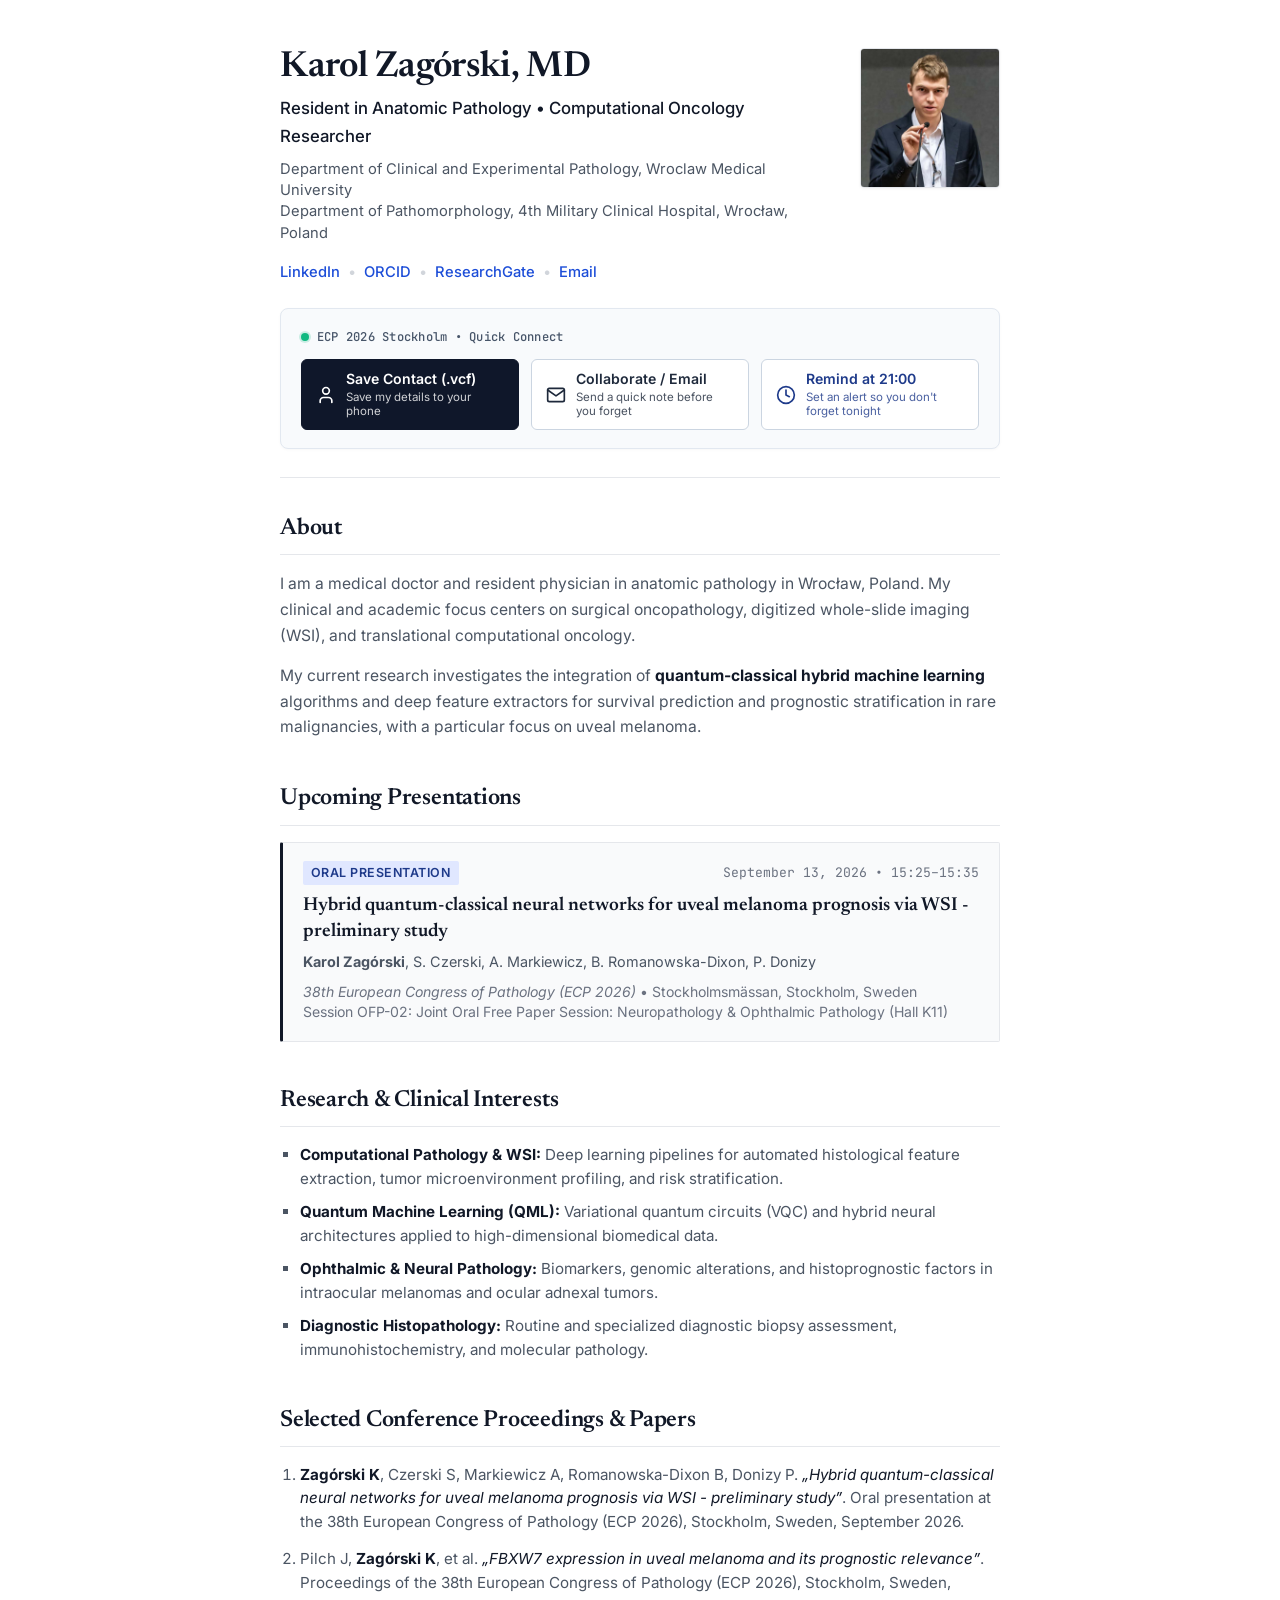
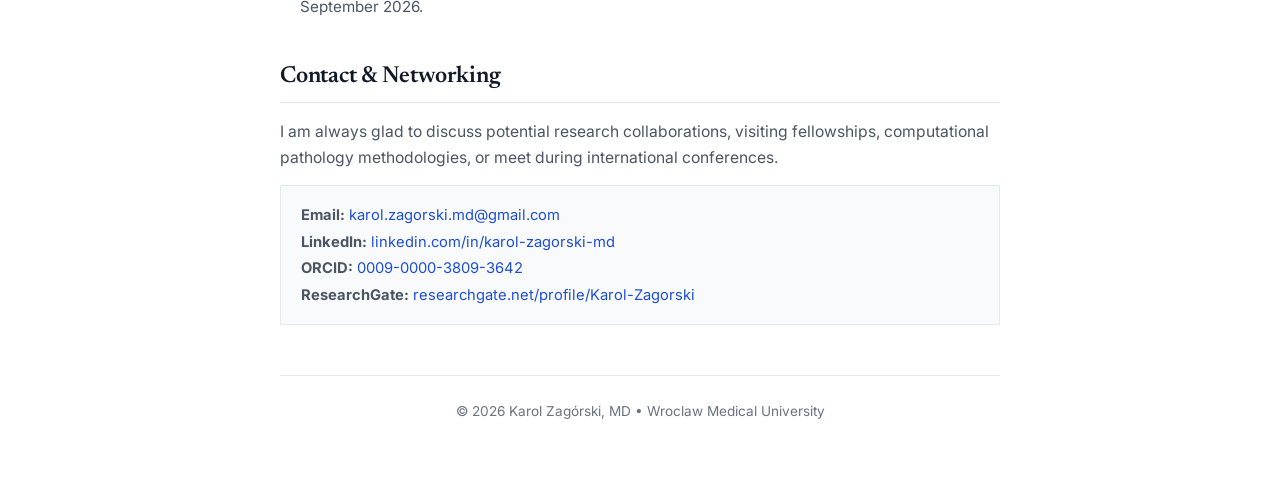
==== commit d2cf23d0: "Update networking action microcopy to punchy memorable phrasing" ====
--- a/index.html
+++ b/index.html
@@ -60,27 +60,27 @@
         <span class="networking-tag">ECP 2026 Stockholm &bull; Quick Connect</span>
       </div>
       <div class="quick-actions-bar">
-        <button id="btn-save-vcf" class="btn-action btn-primary" type="button" aria-label="Save vCard to phone contacts">
+        <button id="btn-save-vcf" class="btn-action btn-primary" type="button" aria-label="Save contact details directly to your phone">
           <svg class="btn-icon" viewBox="0 0 24 24" fill="none" stroke="currentColor" stroke-width="2" stroke-linecap="round" stroke-linejoin="round"><path d="M19 21v-2a4 4 0 0 0-4-4H9a4 4 0 0 0-4 4v2"></path><circle cx="12" cy="7" r="4"></circle></svg>
           <span class="btn-labels">
             <span class="btn-label-primary">Save Contact (.vcf)</span>
-            <span class="btn-label-sub">Add to phone address book</span>
+            <span class="btn-label-sub">Save my details to your phone</span>
           </span>
         </button>
 
-        <a href="mailto:karol.zagorski.md@gmail.com?subject=%5BECP%202026%20Collaboration%5D%20Inquiry%20for%20Karol%20Zag%C3%B3rski%2C%20MD&body=Dear%20Dr.%20Zag%C3%B3rski%2C%0A%0AI%20am%20reaching%20out%20following%20your%20presentation/research%20at%20ECP%202026%20in%20Stockholm%20(hybrid%20quantum%20machine%20learning%20in%20pathology).%0A%0AI%20would%20like%20to%20discuss...%0A%0ABest%20regards%2C" class="btn-action btn-secondary" aria-label="Send collaboration email inquiry">
+        <a href="mailto:karol.zagorski.md@gmail.com?subject=%5BECP%202026%20Collaboration%5D%20Inquiry%20for%20Karol%20Zag%C3%B3rski%2C%20MD&body=Dear%20Dr.%20Zag%C3%B3rski%2C%0A%0AI%20am%20reaching%20out%20following%20your%20presentation/research%20at%20ECP%202026%20in%20Stockholm%20(hybrid%20quantum%20machine%20learning%20in%20pathology).%0A%0AI%20would%20like%20to%20discuss...%0A%0ABest%20regards%2C" class="btn-action btn-secondary" aria-label="Send a quick collaboration email before you forget">
           <svg class="btn-icon" viewBox="0 0 24 24" fill="none" stroke="currentColor" stroke-width="2" stroke-linecap="round" stroke-linejoin="round"><path d="M4 4h16c1.1 0 2 .9 2 2v12c0 1.1-.9 2-2 2H4c-1.1 0-2-.9-2-2V6c0-1.1.9-2 2-2z"></path><polyline points="22,6 12,13 2,6"></polyline></svg>
           <span class="btn-labels">
             <span class="btn-label-primary">Collaborate / Email</span>
-            <span class="btn-label-sub">Send pre-formatted inquiry</span>
+            <span class="btn-label-sub">Send a quick note before you forget</span>
           </span>
         </a>
 
-        <button id="btn-reminder-ics" class="btn-action btn-tertiary" type="button" aria-label="Add 21:00 follow-up reminder to calendar">
+        <button id="btn-reminder-ics" class="btn-action btn-tertiary" type="button" aria-label="Set a 21:00 reminder so you don't forget to follow up tonight">
           <svg class="btn-icon" viewBox="0 0 24 24" fill="none" stroke="currentColor" stroke-width="2" stroke-linecap="round" stroke-linejoin="round"><circle cx="12" cy="12" r="10"></circle><polyline points="12 6 12 12 16 14"></polyline></svg>
           <span class="btn-labels">
             <span class="btn-label-primary">Remind at 21:00</span>
-            <span class="btn-label-sub">Add calendar alert (.ics)</span>
+            <span class="btn-label-sub">Set an alert so you don't forget tonight</span>
           </span>
         </button>
       </div>
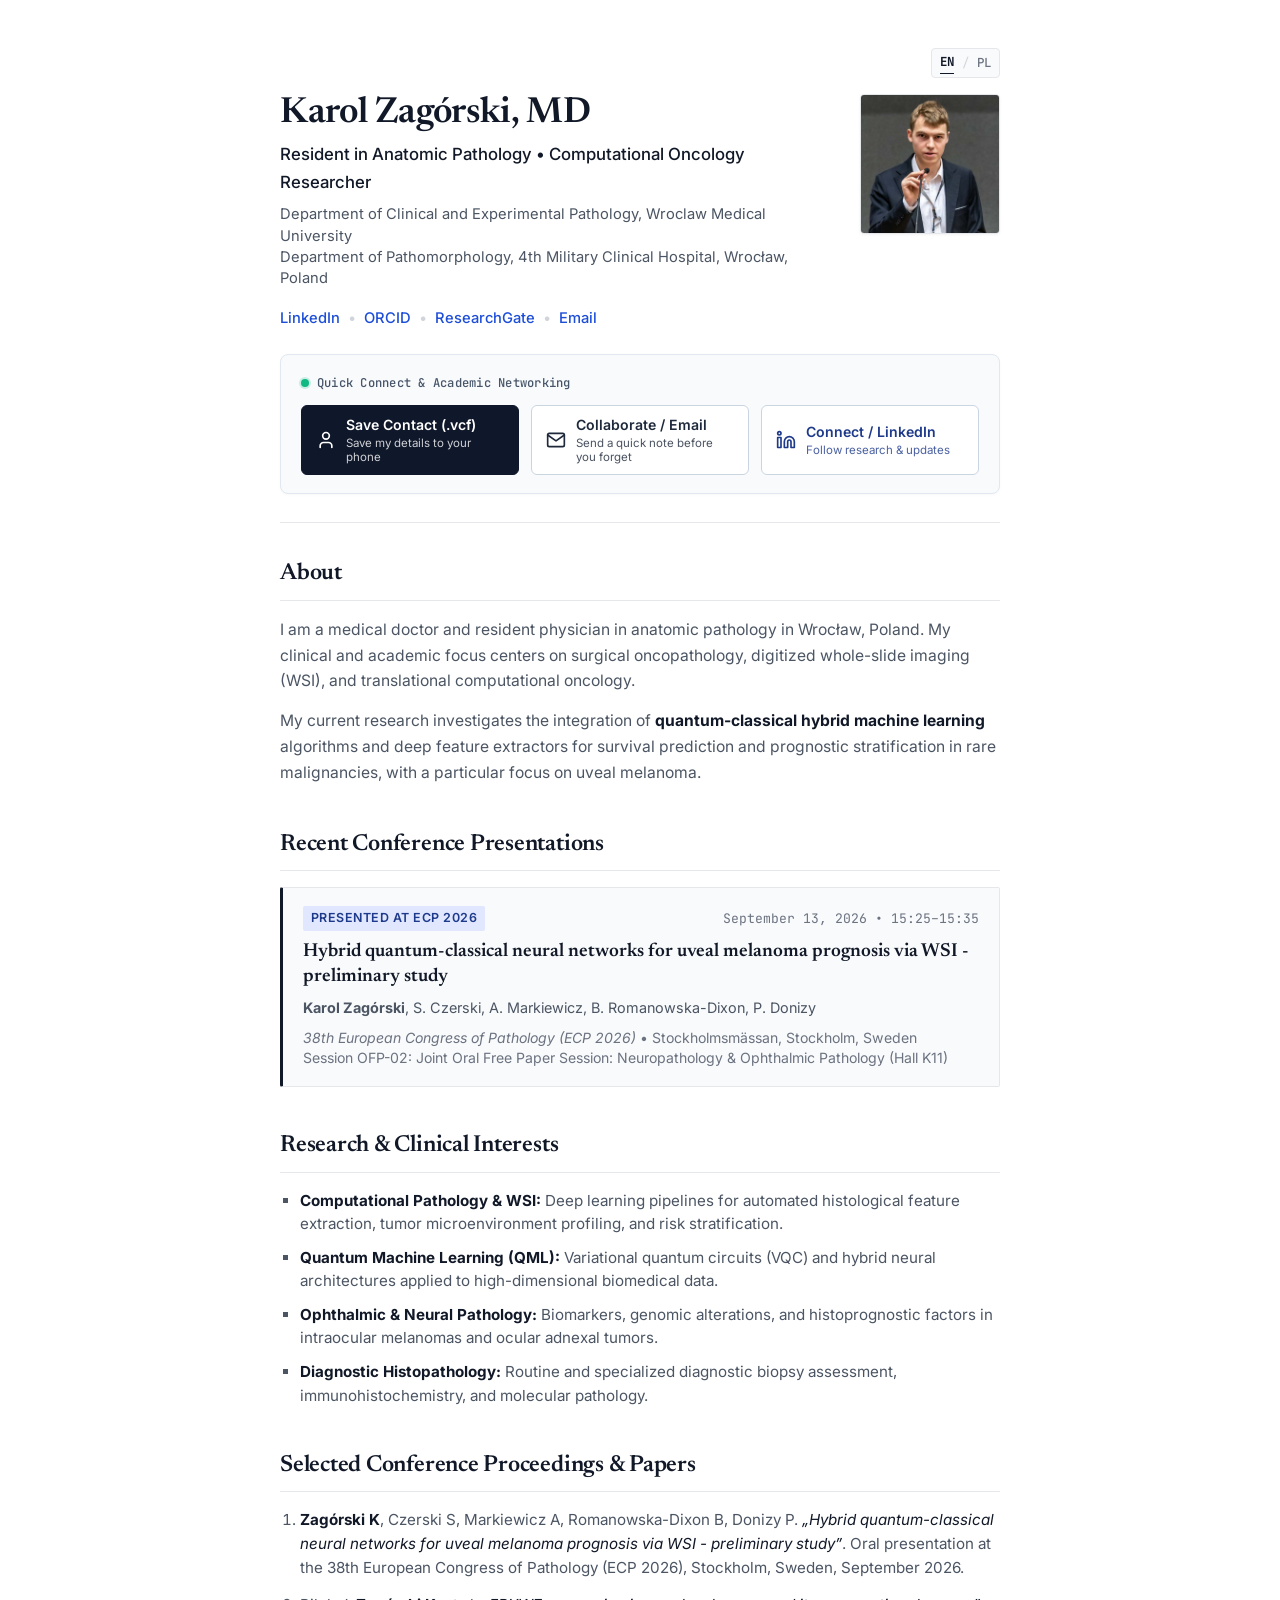
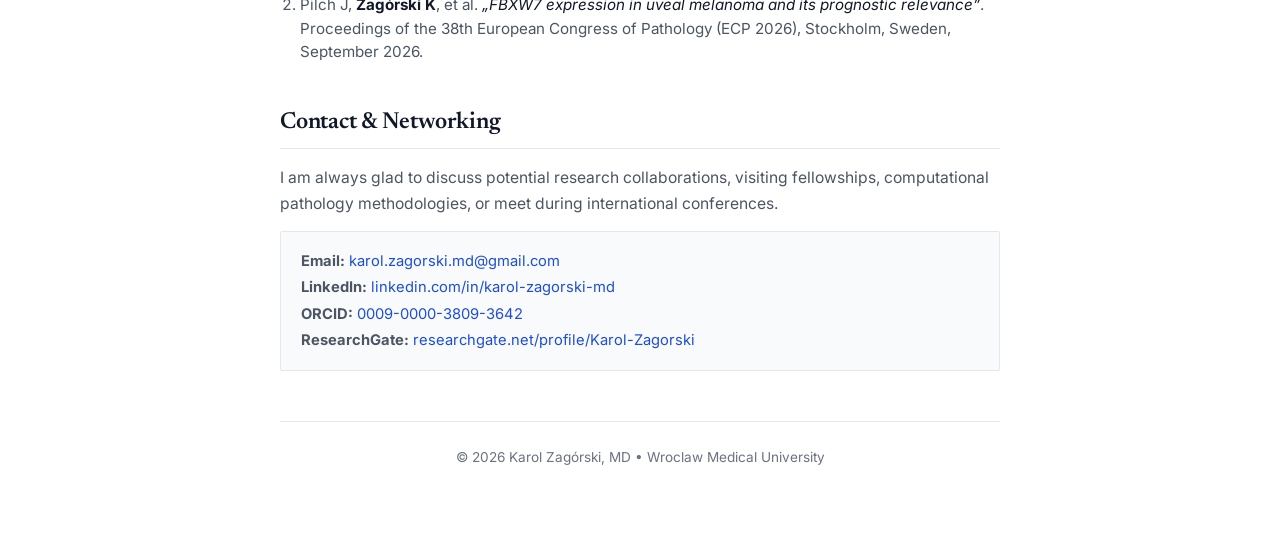
==== commit 258b67c0: "Set karolzagorski.eu as primary canonical domain" ====
--- a/index.html
+++ b/index.html
@@ -8,10 +8,15 @@
   
   <meta property="og:title" content="Karol Zagórski, MD — Pathology &amp; Computational Medicine">
   <meta property="og:description" content="Resident in Anatomic Pathology &amp; Computational Oncology Researcher. Speaker at ECP 2026 Stockholm.">
-  <meta property="og:image" content="https://karolzagorski.pl/assets/profile.png">
+  <meta property="og:image" content="https://karolzagorski.eu/assets/profile.png">
   <meta property="og:type" content="profile">
-  <meta property="og:url" content="https://karolzagorski.pl">
+  <meta property="og:url" content="https://karolzagorski.eu">
   <meta name="theme-color" content="#ffffff">
+  
+  <link rel="canonical" href="https://karolzagorski.eu/">
+  <link rel="alternate" hreflang="en" href="https://karolzagorski.eu/">
+  <link rel="alternate" hreflang="pl" href="https://karolzagorski.eu/pl.html">
+  <link rel="alternate" hreflang="x-default" href="https://karolzagorski.eu/">
   
   <!-- Typography: Newsreader (Classic Academic Serif) & Inter (Clean Sans) -->
   <link rel="preconnect" href="https://fonts.googleapis.com">
@@ -20,10 +25,47 @@
   
   <link rel="stylesheet" href="styles.css">
   <script src="script.js" defer></script>
+
+  <!-- Google Structured Data / Schema.org (Knowledge Graph) -->
+  <script type="application/ld+json">
+  {
+    "@context": "https://schema.org",
+    "@type": "Person",
+    "name": "Karol Zagórski",
+    "honorificPrefix": "Dr",
+    "jobTitle": "Resident in Anatomic Pathology & Computational Oncology Researcher",
+    "worksFor": [
+      {
+        "@type": "MedicalOrganization",
+        "name": "Wroclaw Medical University"
+      },
+      {
+        "@type": "Hospital",
+        "name": "4th Military Clinical Hospital, Wrocław"
+      }
+    ],
+    "url": "https://karolzagorski.eu",
+    "image": "https://karolzagorski.eu/assets/profile.png",
+    "sameAs": [
+      "https://www.linkedin.com/in/karol-zagorski-md",
+      "https://orcid.org/0009-0000-3809-3642",
+      "https://www.researchgate.net/profile/Karol-Zagorski"
+    ]
+  }
+  </script>
 </head>
 <body>
 
   <main class="page-container">
+
+    <!-- TOP BAR / LANGUAGE SWITCHER -->
+    <div class="top-nav-bar">
+      <div class="lang-switch" aria-label="Language / Język">
+        <a href="index.html" class="lang-btn active" lang="en" title="English version">EN</a>
+        <span class="lang-sep">/</span>
+        <a href="pl.html" class="lang-btn" lang="pl" title="Wersja polska">PL</a>
+      </div>
+    </div>
 
     <!-- HEADER / PROFILE -->
     <header class="profile-header">
@@ -102,7 +144,7 @@
 
     <!-- UPCOMING TALK -->
     <section class="section">
-      <h2 class="section-heading">Upcoming Presentations</h2>
+      <h2 class="section-heading section-heading-presentations">Upcoming Presentations</h2>
 
       <div class="item-block featured-box">
         <div class="item-header">
--- a/styles.css
+++ b/styles.css
@@ -48,6 +48,47 @@
   margin: 0 auto;
 }
 
+/* Top Nav / Language Switcher */
+.top-nav-bar {
+  display: flex;
+  justify-content: flex-end;
+  margin-bottom: 16px;
+}
+
+.lang-switch {
+  display: inline-flex;
+  align-items: center;
+  gap: 8px;
+  font-family: var(--font-mono);
+  font-size: 0.78rem;
+  padding: 3px 8px;
+  border-radius: 4px;
+  background: var(--bg-subtle);
+  border: 1px solid var(--border-color);
+}
+
+.lang-btn {
+  text-decoration: none;
+  color: var(--text-faint);
+  font-weight: 500;
+  transition: color 0.15s;
+}
+
+.lang-btn:hover {
+  color: var(--text-main);
+}
+
+.lang-btn.active {
+  color: var(--text-main);
+  font-weight: 700;
+  border-bottom: 1.5px solid var(--text-main);
+}
+
+.lang-sep {
+  color: var(--border-dark);
+  user-select: none;
+}
+
 /* Header & Profile */
 .profile-header {
   display: flex;
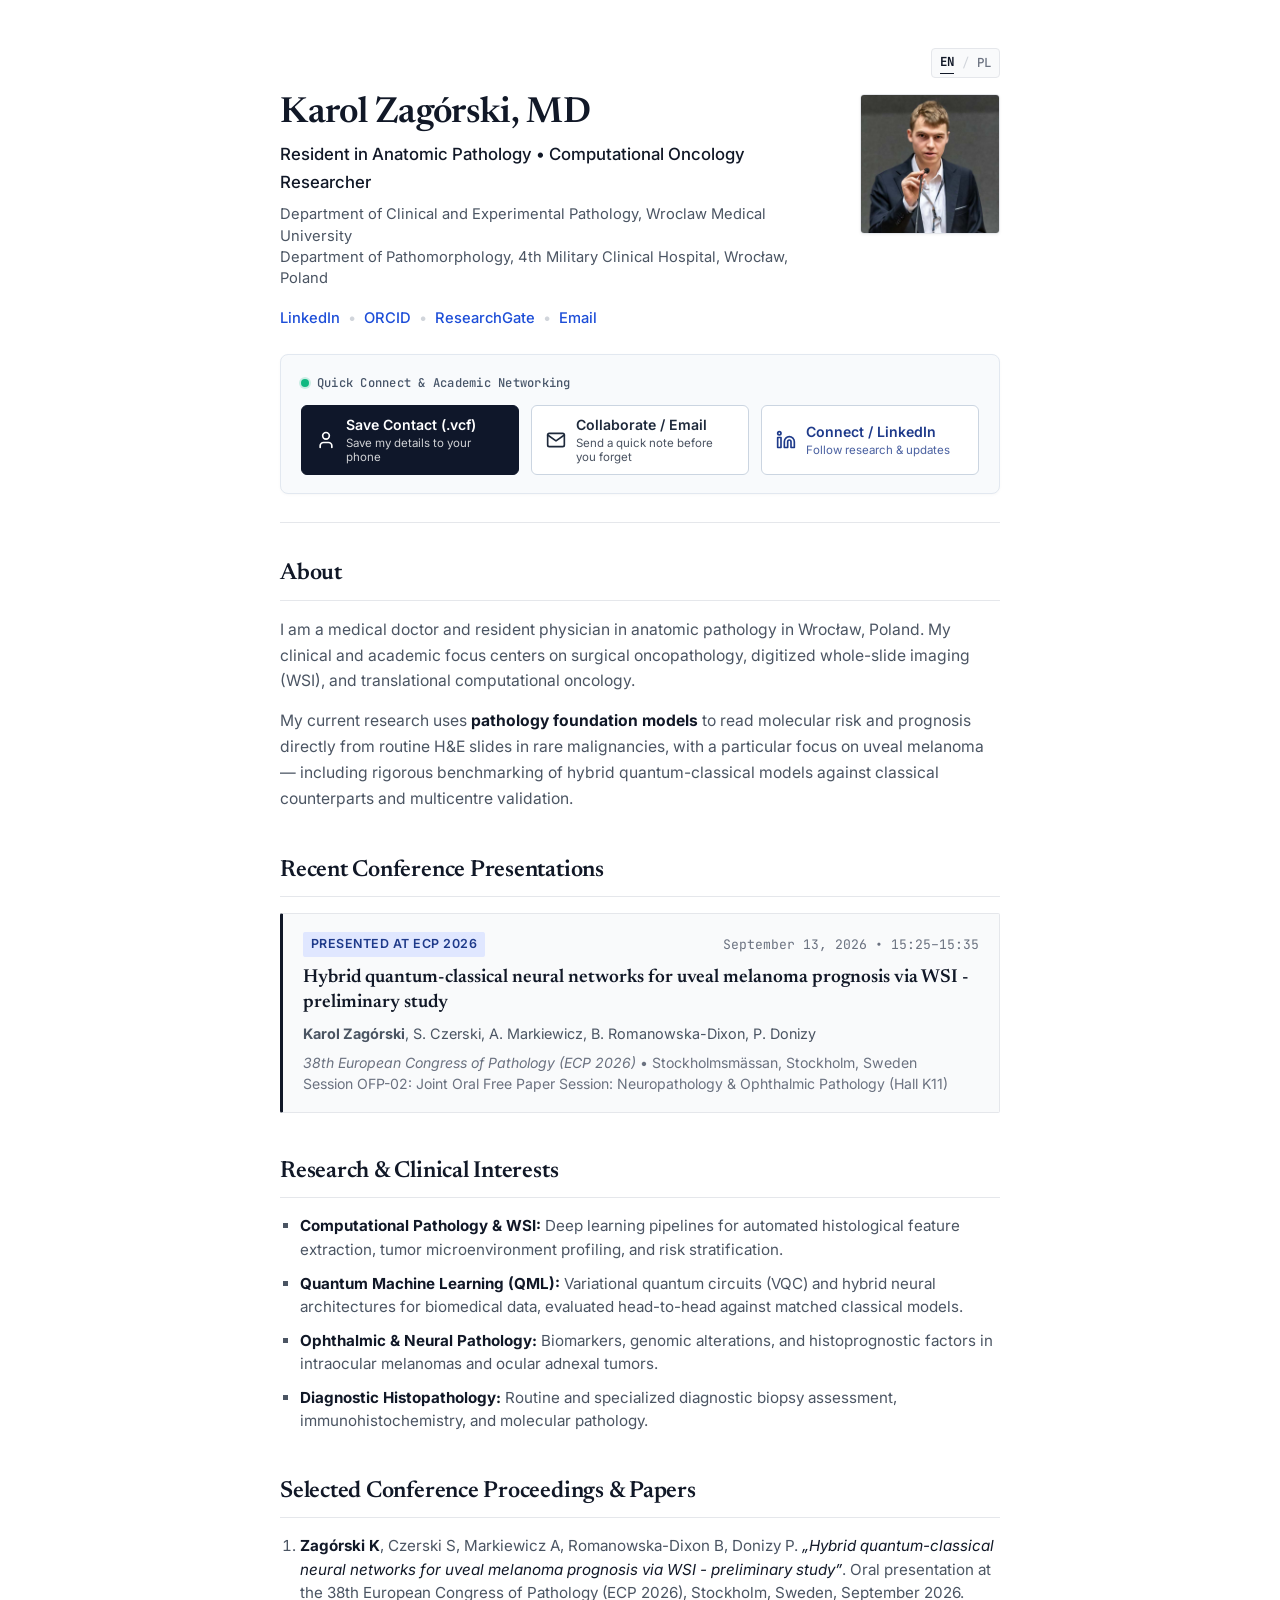
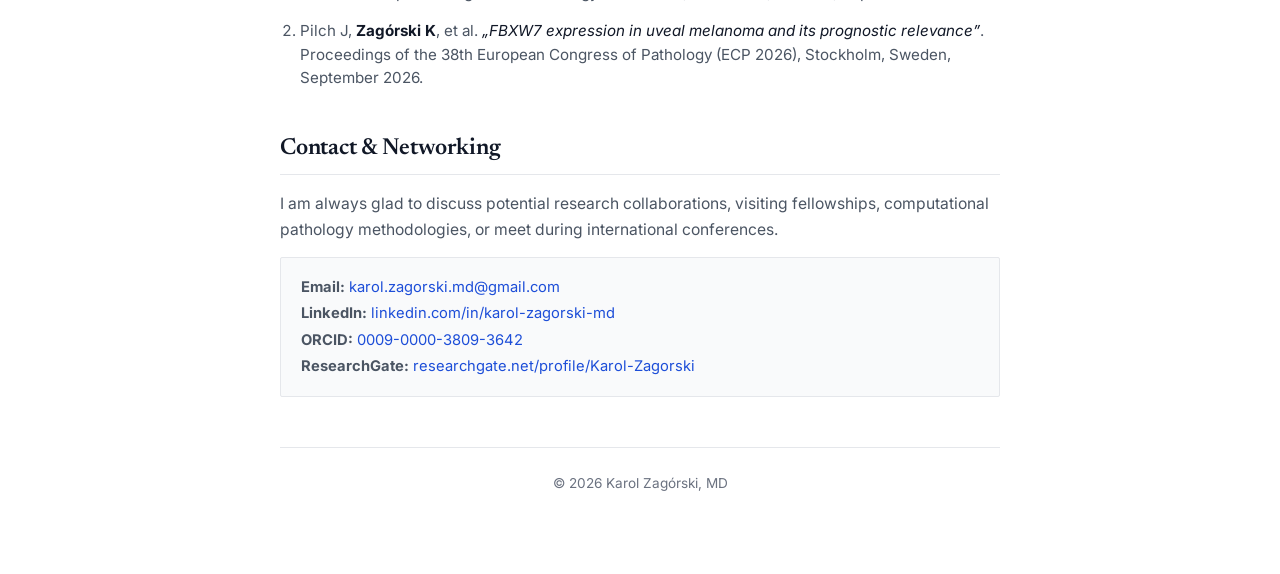
==== commit b16e6b17: "Move ECP 2026 talk to past, update research description, simplify footer Co-Authored-By: Claude Opus" ====
--- a/index.html
+++ b/index.html
@@ -138,17 +138,17 @@
         I am a medical doctor and resident physician in anatomic pathology in Wrocław, Poland. My clinical and academic focus centers on surgical oncopathology, digitized whole-slide imaging (WSI), and translational computational oncology.
       </p>
       <p class="text-p">
-        My current research investigates the integration of <strong>quantum-classical hybrid machine learning</strong> algorithms and deep feature extractors for survival prediction and prognostic stratification in rare malignancies, with a particular focus on uveal melanoma.
+        My current research uses <strong>pathology foundation models</strong> to read molecular risk and prognosis directly from routine H&amp;E slides in rare malignancies, with a particular focus on uveal melanoma — including rigorous benchmarking of hybrid quantum-classical models against classical counterparts and multicentre validation.
       </p>
     </section>
 
     <!-- UPCOMING TALK -->
     <section class="section">
-      <h2 class="section-heading section-heading-presentations">Upcoming Presentations</h2>
+      <h2 class="section-heading section-heading-presentations">Recent Conference Presentations</h2>
 
       <div class="item-block featured-box">
         <div class="item-header">
-          <span class="item-badge">Oral Presentation</span>
+          <span class="item-badge">Presented at ECP 2026</span>
           <span class="item-date">September 13, 2026 &bull; 15:25–15:35</span>
         </div>
         <h3 class="item-title">
@@ -172,7 +172,7 @@
           <strong>Computational Pathology &amp; WSI:</strong> Deep learning pipelines for automated histological feature extraction, tumor microenvironment profiling, and risk stratification.
         </li>
         <li>
-          <strong>Quantum Machine Learning (QML):</strong> Variational quantum circuits (VQC) and hybrid neural architectures applied to high-dimensional biomedical data.
+          <strong>Quantum Machine Learning (QML):</strong> Variational quantum circuits (VQC) and hybrid neural architectures for biomedical data, evaluated head-to-head against matched classical models.
         </li>
         <li>
           <strong>Ophthalmic &amp; Neural Pathology:</strong> Biomarkers, genomic alterations, and histoprognostic factors in intraocular melanomas and ocular adnexal tumors.
@@ -222,7 +222,7 @@
 
     <!-- FOOTER -->
     <footer class="page-footer">
-      <p>&copy; 2026 Karol Zagórski, MD &bull; Wroclaw Medical University</p>
+      <p>&copy; 2026 Karol Zagórski, MD</p>
     </footer>
 
   </main>
